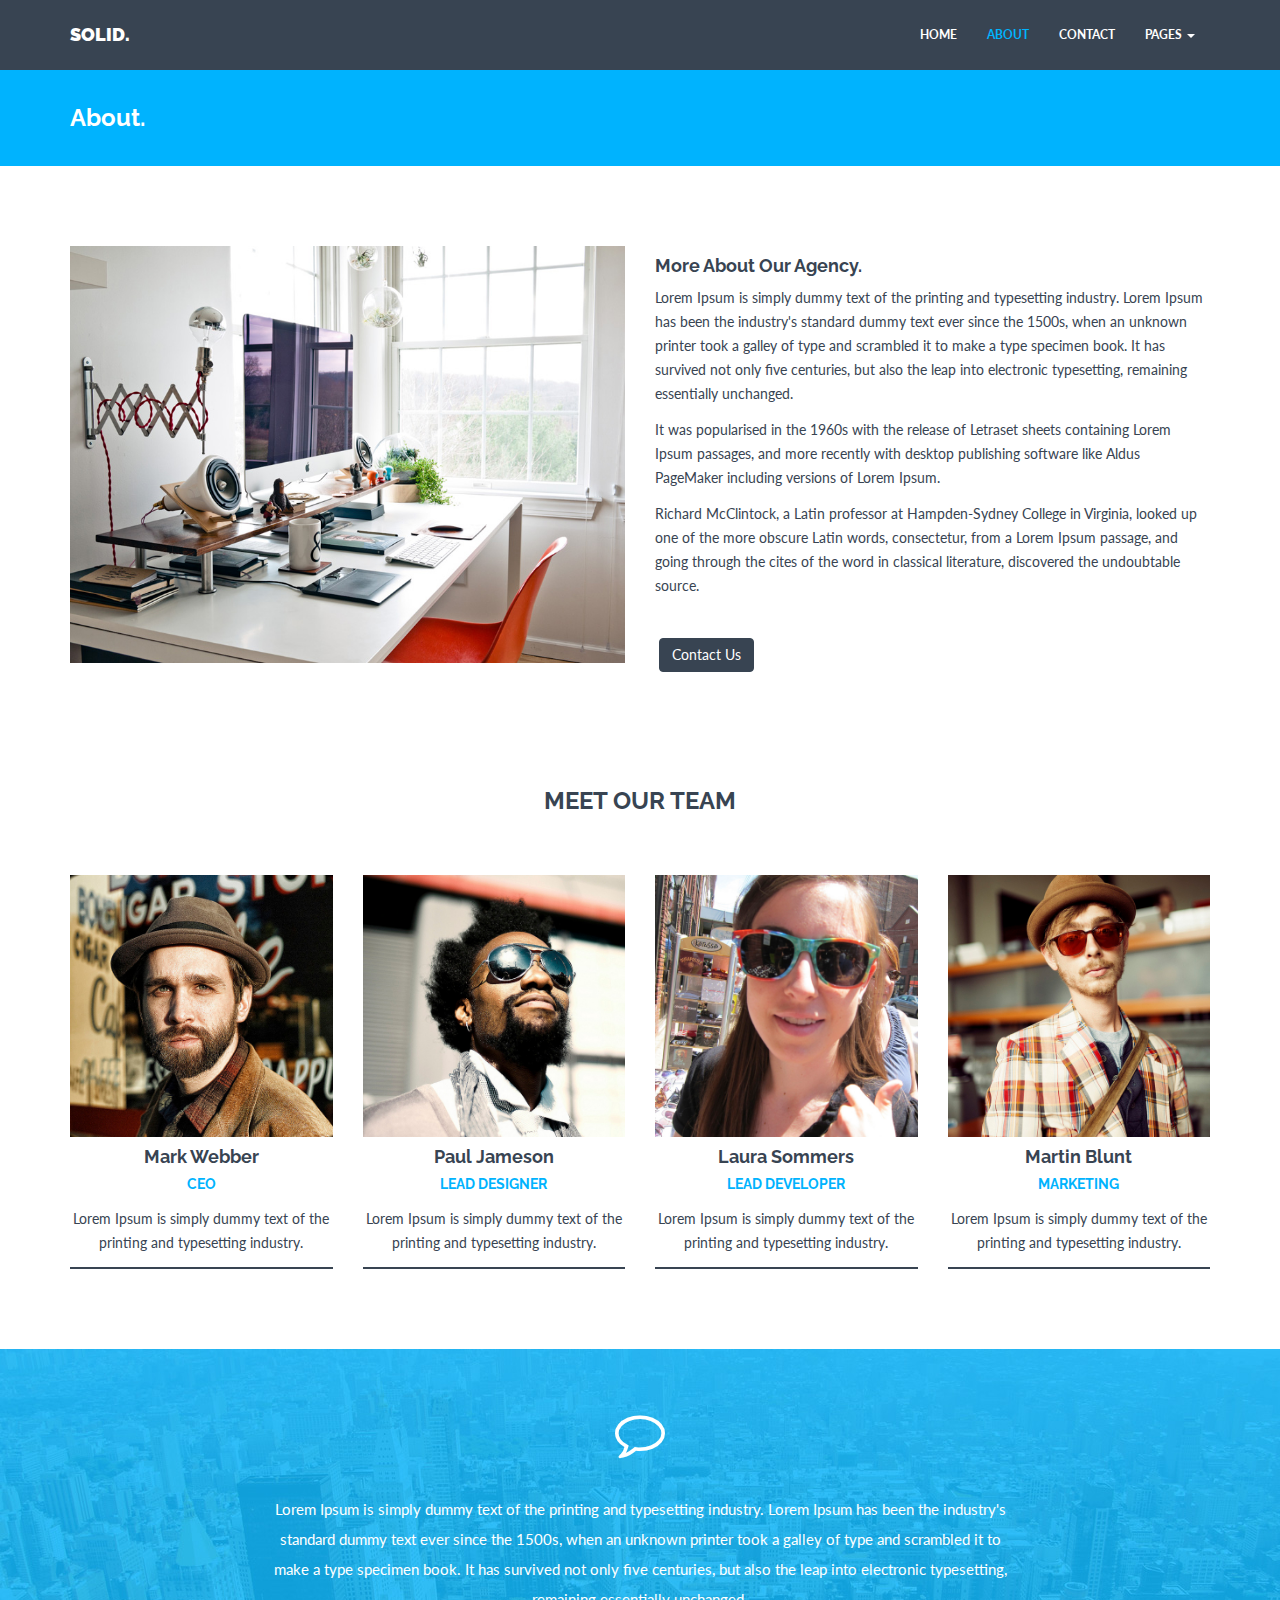
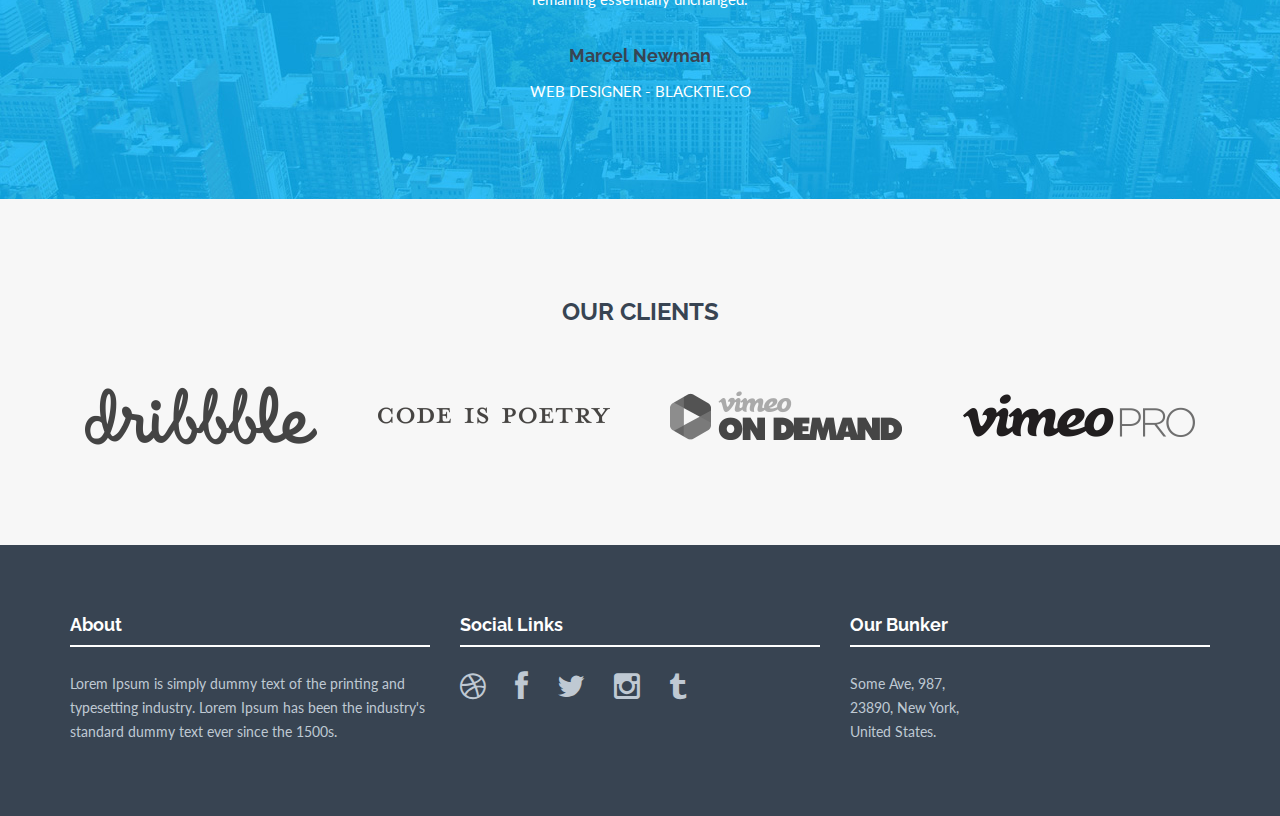
==== about.html @ 8a6bc67d "Moved Files from website ftp" ====
<!DOCTYPE html>
<html lang="en">
  <head>
    <meta charset="utf-8">
    <meta http-equiv="X-UA-Compatible" content="IE=edge">
    <meta name="viewport" content="width=device-width, initial-scale=1">
    <meta name="description" content="">
    <meta name="author" content="">
    <link rel="shortcut icon" href="assets/ico/favicon.ico">

    <title>SOLID - Bootstrap 3 Theme</title>

    <!-- Bootstrap core CSS -->
    <link href="assets/css/bootstrap.css" rel="stylesheet">

    <!-- Custom styles for this template -->
    <link href="assets/css/style.css" rel="stylesheet">
    <link href="assets/css/font-awesome.min.css" rel="stylesheet">


    <!-- Just for debugging purposes. Don't actually copy this line! -->
    <!--[if lt IE 9]><script src="../../assets/js/ie8-responsive-file-warning.js"></script><![endif]-->

    <!-- HTML5 shim and Respond.js IE8 support of HTML5 elements and media queries -->
    <!--[if lt IE 9]>
      <script src="https://oss.maxcdn.com/libs/html5shiv/3.7.0/html5shiv.js"></script>
      <script src="https://oss.maxcdn.com/libs/respond.js/1.4.2/respond.min.js"></script>
    <![endif]-->
    
    <script src="assets/js/modernizr.js"></script>
  </head>

  <body>

    <!-- Fixed navbar -->
    <div class="navbar navbar-default navbar-fixed-top" role="navigation">
      <div class="container">
        <div class="navbar-header">
          <button type="button" class="navbar-toggle" data-toggle="collapse" data-target=".navbar-collapse">
            <span class="sr-only">Toggle navigation</span>
            <span class="icon-bar"></span>
            <span class="icon-bar"></span>
            <span class="icon-bar"></span>
          </button>
          <a class="navbar-brand" href="index.html">SOLID.</a>
        </div>
        <div class="navbar-collapse collapse navbar-right">
          <ul class="nav navbar-nav">
            <li><a href="index.html">HOME</a></li>
            <li class="active"><a href="about.html">ABOUT</a></li>
            <li><a href="contact.html">CONTACT</a></li>
            <li class="dropdown">
              <a href="#" class="dropdown-toggle" data-toggle="dropdown">PAGES <b class="caret"></b></a>
              <ul class="dropdown-menu">
                <li><a href="blog.html">BLOG</a></li>
                <li><a href="single-post.html">SINGLE POST</a></li>
                <li><a href="portfolio.html">PORTFOLIO</a></li>
                <li><a href="single-project.html">SINGLE PROJECT</a></li>
              </ul>
            </li>
          </ul>
        </div><!--/.nav-collapse -->
      </div>
    </div>

	<!-- *****************************************************************************************************************
	 BLUE WRAP
	 ***************************************************************************************************************** -->
	<div id="blue">
	    <div class="container">
			<div class="row">
				<h3>About.</h3>
			</div><!-- /row -->
	    </div> <!-- /container -->
	</div><!-- /blue -->

	 
	<!-- *****************************************************************************************************************
	 AGENCY ABOUT
	 ***************************************************************************************************************** -->

	 <div class="container mtb">
	 	<div class="row">
	 		<div class="col-lg-6">
	 			<img class="img-responsive" src="assets/img/agency.jpg" alt="">
	 		</div>
	 		
	 		<div class="col-lg-6">
		 		<h4>More About Our Agency.</h4>
		 		<p>Lorem Ipsum is simply dummy text of the printing and typesetting industry. Lorem Ipsum has been the industry's standard dummy text ever since the 1500s, when an unknown printer took a galley of type and scrambled it to make a type specimen book. It has survived not only five centuries, but also the leap into electronic typesetting, remaining essentially unchanged. </p>
		 		<p>It was popularised in the 1960s with the release of Letraset sheets containing Lorem Ipsum passages, and more recently with desktop publishing software like Aldus PageMaker including versions of Lorem Ipsum.</p>
		 		<p>Richard McClintock, a Latin professor at Hampden-Sydney College in Virginia, looked up one of the more obscure Latin words, consectetur, from a Lorem Ipsum passage, and going through the cites of the word in classical literature, discovered the undoubtable source.</p>
 				<p><br/><a href="contact.html" class="btn btn-theme">Contact Us</a></p>
	 		</div>
	 	</div><! --/row -->
	 </div><! --/container -->

	<!-- *****************************************************************************************************************
	 TEEAM MEMBERS
	 ***************************************************************************************************************** -->

	 <div class="container mtb">
	 	<div class="row centered">
		 	<h3 class="mb">MEET OUR TEAM</h3>
		 	
		 	<div class="col-lg-3 col-md-3 col-sm-3">
				<div class="he-wrap tpl6">
				<img src="assets/img/team/team01.jpg" alt="">
					<div class="he-view">
						<div class="bg a0" data-animate="fadeIn">
                            <h3 class="a1" data-animate="fadeInDown">Contact Me:</h3>
                            <a href="#" class="dmbutton a2" data-animate="fadeInUp"><i class="fa fa-envelope"></i></a>
                            <a href="#" class="dmbutton a2" data-animate="fadeInUp"><i class="fa fa-twitter"></i></a>
                    	</div><!-- he bg -->
					</div><!-- he view -->		
				</div><!-- he wrap -->
				<h4>Mark Webber</h4>
				<h5 class="ctitle">CEO</h5>
				<p>Lorem Ipsum is simply dummy text of the printing and typesetting industry.</p>
				<div class="hline"></div>
		 	</div><! --/col-lg-3 -->

		 	<div class="col-lg-3 col-md-3 col-sm-3">
				<div class="he-wrap tpl6">
				<img src="assets/img/team/team02.jpg" alt="">
					<div class="he-view">
						<div class="bg a0" data-animate="fadeIn">
                            <h3 class="a1" data-animate="fadeInDown">Contact Me:</h3>
                            <a href="#" class="dmbutton a2" data-animate="fadeInUp"><i class="fa fa-envelope"></i></a>
                            <a href="#" class="dmbutton a2" data-animate="fadeInUp"><i class="fa fa-twitter"></i></a>
                    	</div><!-- he bg -->
					</div><!-- he view -->		
				</div><!-- he wrap -->
				<h4>Paul Jameson</h4>
				<h5 class="ctitle">LEAD DESIGNER</h5>
				<p>Lorem Ipsum is simply dummy text of the printing and typesetting industry.</p>
				<div class="hline"></div>
		 	</div><! --/col-lg-3 -->

		 	<div class="col-lg-3 col-md-3 col-sm-3">
				<div class="he-wrap tpl6">
				<img src="assets/img/team/team03.jpg" alt="">
					<div class="he-view">
						<div class="bg a0" data-animate="fadeIn">
                            <h3 class="a1" data-animate="fadeInDown">Contact Me:</h3>
                            <a href="#" class="dmbutton a2" data-animate="fadeInUp"><i class="fa fa-envelope"></i></a>
                            <a href="#" class="dmbutton a2" data-animate="fadeInUp"><i class="fa fa-twitter"></i></a>
                    	</div><!-- he bg -->
					</div><!-- he view -->		
				</div><!-- he wrap -->
				<h4>Laura Sommers</h4>
				<h5 class="ctitle">LEAD DEVELOPER</h5>
				<p>Lorem Ipsum is simply dummy text of the printing and typesetting industry.</p>
				<div class="hline"></div>
		 	</div><! --/col-lg-3 -->

		 	<div class="col-lg-3 col-md-3 col-sm-3">
				<div class="he-wrap tpl6">
				<img src="assets/img/team/team04.jpg" alt="">
					<div class="he-view">
						<div class="bg a0" data-animate="fadeIn">
                            <h3 class="a1" data-animate="fadeInDown">Contact Me:</h3>
                            <a href="#" class="dmbutton a2" data-animate="fadeInUp"><i class="fa fa-envelope"></i></a>
                            <a href="#" class="dmbutton a2" data-animate="fadeInUp"><i class="fa fa-twitter"></i></a>
                    	</div><!-- he bg -->
					</div><!-- he view -->		
				</div><!-- he wrap -->
				<h4>Martin Blunt</h4>
				<h5 class="ctitle">MARKETING</h5>
				<p>Lorem Ipsum is simply dummy text of the printing and typesetting industry.</p>
				<div class="hline"></div>
		 	</div><! --/col-lg-3 -->		 	
		 	
	 	</div><! --/row -->
	 </div><! --/container -->
	 
	<!-- *****************************************************************************************************************
	 TESTIMONIALS
	 ***************************************************************************************************************** -->
	 <div id="twrap">
	 	<div class="container centered">
	 		<div class="row">
	 			<div class="col-lg-8 col-lg-offset-2">
	 			<i class="fa fa-comment-o"></i>
	 			<p>Lorem Ipsum is simply dummy text of the printing and typesetting industry. Lorem Ipsum has been the industry's standard dummy text ever since the 1500s, when an unknown printer took a galley of type and scrambled it to make a type specimen book. It has survived not only five centuries, but also the leap into electronic typesetting, remaining essentially unchanged.</p>
	 			<h4><br/>Marcel Newman</h4>
	 			<p>WEB DESIGNER - BLACKTIE.CO</p>
	 			</div>
	 		</div><! --/row -->
	 	</div><! --/container -->
	 </div><! --/twrap -->
	 
	<!-- *****************************************************************************************************************
	 OUR CLIENTS
	 ***************************************************************************************************************** -->
	 <div id="cwrap">
		 <div class="container">
		 	<div class="row centered">
			 	<h3>OUR CLIENTS</h3>
			 	<div class="col-lg-3 col-md-3 col-sm-3">
			 		<img src="assets/img/clients/client01.png" class="img-responsive">
			 	</div>
			 	<div class="col-lg-3 col-md-3 col-sm-3">
			 		<img src="assets/img/clients/client02.png" class="img-responsive">
			 	</div>
			 	<div class="col-lg-3 col-md-3 col-sm-3">
			 		<img src="assets/img/clients/client03.png" class="img-responsive">
			 	</div>
			 	<div class="col-lg-3 col-md-3 col-sm-3">
			 		<img src="assets/img/clients/client04.png" class="img-responsive">
			 	</div>
		 	</div><! --/row -->
		 </div><! --/container -->
	 </div><! --/cwrap -->

	<!-- *****************************************************************************************************************
	 FOOTER
	 ***************************************************************************************************************** -->
	 <div id="footerwrap">
	 	<div class="container">
		 	<div class="row">
		 		<div class="col-lg-4">
		 			<h4>About</h4>
		 			<div class="hline-w"></div>
		 			<p>Lorem Ipsum is simply dummy text of the printing and typesetting industry. Lorem Ipsum has been the industry's standard dummy text ever since the 1500s.</p>
		 		</div>
		 		<div class="col-lg-4">
		 			<h4>Social Links</h4>
		 			<div class="hline-w"></div>
		 			<p>
		 				<a href="#"><i class="fa fa-dribbble"></i></a>
		 				<a href="#"><i class="fa fa-facebook"></i></a>
		 				<a href="#"><i class="fa fa-twitter"></i></a>
		 				<a href="#"><i class="fa fa-instagram"></i></a>
		 				<a href="#"><i class="fa fa-tumblr"></i></a>
		 			</p>
		 		</div>
		 		<div class="col-lg-4">
		 			<h4>Our Bunker</h4>
		 			<div class="hline-w"></div>
		 			<p>
		 				Some Ave, 987,<br/>
		 				23890, New York,<br/>
		 				United States.<br/>
		 			</p>
		 		</div>
		 	
		 	</div><! --/row -->
	 	</div><! --/container -->
	 </div><! --/footerwrap -->
	 
    <!-- Bootstrap core JavaScript
    ================================================== -->
    <!-- Placed at the end of the document so the pages load faster -->
    <script src="https://ajax.googleapis.com/ajax/libs/jquery/1.11.0/jquery.min.js"></script>
    <script src="assets/js/bootstrap.min.js"></script>
	<script src="assets/js/retina-1.1.0.js"></script>
	<script src="assets/js/jquery.hoverdir.js"></script>
	<script src="assets/js/jquery.hoverex.min.js"></script>
	<script src="assets/js/jquery.prettyPhoto.js"></script>
  	<script src="assets/js/jquery.isotope.min.js"></script>
  	<script src="assets/js/custom.js"></script>


  </body>
</html>
---- assets/css/style.css ----
/*	################################################################

	Author: Carlos Alvarez
	URL: http://alvarez.is

	Project Name: SOLID - Bootstrap 3 Theme
	Version: 1.0
	URL: http://alvarez.is
	
################################################################# */ 
@import url(http://fonts.googleapis.com/css?family=Raleway:400,700,900);
@import url(http://fonts.googleapis.com/css?family=Lato:400,900);
@import url("prettyPhoto.css") screen;
@import url("hoverex-all.css") screen;

/*	################################################################
	1. GENERAL STRUCTURES
################################################################# */
	* { 
		margin: 0;
		padding: 0px;
	} 

body { 
	background: #ffffff; 
	margin: 0; 
	height: 100%; 
	color: #384452;
	font-family: 'Lato', sans-serif;
	font-weight: 400;
	}

h1, h2, h3, h4, h5, h6 {
	font-family: 'Raleway', sans-serif;
	font-weight: 700;
}

p { 
	padding: 0; 
	margin-bottom: 12px; 
	font-family: 'Lato', sans-serif;
	font-weight: 400;
	font-size: 14px; 
	line-height: 24px;
	color: #384452; 
	margin-top: 10px; 
}

img {
	height: auto;
	max-width: 100%;
}

a { 
	padding: 0;
	margin: 0;
	text-decoration: none; 
	-webkit-transition: background-color .4s linear, color .4s linear;
	-moz-transition: background-color .4s linear, color .4s linear;
	-o-transition: background-color .4s linear, color .4s linear;
	-ms-transition: background-color .4s linear, color .4s linear;
	transition: background-color .4s linear, color .4s linear;
}
a:hover,
a:focus {
  text-decoration: none;
  color:#01b2fe;
}

::-moz-selection  {
	color: #fff;
	text-shadow:none;
	background:#2B2E31;
}
::selection {
	color: #fff;
	text-shadow:none;
	background:#2B2E31;
}

.centered {
	text-align: center
}

/*	################################################################
	BOOTSTRAP MODIFICATIONS & TWEAKS
################################################################# */
.navbar {
	min-height: 70px;
	padding-top: 10px;
	margin-bottom: 0px;
}

.navbar-brand {
	font-family: 'Raleway', sans-serif;
	font-weight: 900;
}

.navbar-header .navbar-brand {
	color: white;
}

.navbar-default .navbar-nav > li > a {
	color: white;
	font-weight: 700;
	font-size: 12px;
}

.navbar-default .navbar-nav > li > a:hover {
	color: #00b3fe;
}

.navbar-default .navbar-nav > .active > a, .navbar-default .navbar-nav > .active > a:hover, .navbar-default .navbar-nav > .active > a:focus {
	color: #00b3fe;
	background-color: transparent;
}

.navbar-default {
	background-color: #384452;
	border-color: transparent;
}

.dropdown-menu {
	background: #384452;
}

.dropdown-menu > li > a {
	color: white;
	font-weight: 700;
	font-size: 12px;
}

.btn-theme {
  color: #fff;
  background-color: #384452;
  border-color: #384452;
  margin: 4px;
}
.btn-theme:hover,
.btn-theme:focus,
.btn-theme:active,
.btn-theme.active,
.open .dropdown-toggle.btn-theme {
  color: #fff;
  background-color: #00b3fe;
  border-color: #00b3fe;
}

.dmbutton:hover,
.dmbutton:active,
.dmbutton:focus{
	color: #ffffff;
	background-color: #222222;
	border-color: #ffffff;
}
.dmbutton {
	background:rgba(0, 0, 0, 0);
	border: 1px solid #ffffff;
	color: #ffffff;
	-webkit-border-radius: 2px;
	border-radius: 2px;
	padding-top: 1.025rem;
	padding-right: 2.25rem;
	letter-spacing:0.85px;
	padding-bottom: 1.0875rem;
	padding-left: 2.25rem;
	font-size: 1.55rem;
	cursor: pointer;
	font-weight: normal;
	line-height: normal;
	margin: 0 0 1.25rem;
	text-decoration: none;
	text-align: center;
	display: inline-block;
	-webkit-transition: background-color 300ms ease-out;
	-moz-transition: background-color 300ms ease-out;
	transition: background-color 300ms ease-out;
	-webkit-appearance: none;
	font-weight: normal !important;
}

.mtb {
	margin-top: 80px;
	margin-bottom: 80px;
}

.mb {
	margin-bottom: 60px;
}

.mt {
	margin-top: 60px;
}

.hline {
	border-bottom: 2px solid #384452;
}

.hline-w {
	border-bottom: 2px solid #ffffff;
	margin-bottom: 25px;
}
/*	################################################################
	SITE WRAPS
################################################################# */

#headerwrap {
	background-color: #00b3fe;
	min-height: 250px;
	padding-top: 100px;
	padding-bottom: 0px;
	text-align: center;
}

#headerwrap h3, h5 {
	color: white;
	font-weight: 400;
}

#headerwrap h1 {
	color: white;
	margin-bottom: 25px;
}

#headerwrap .img-responsive {
	margin: 0 auto;
}

/* Services Wrap */
#service {
	margin-top: 100px;
	margin-bottom: 80px;
}

#service i {
	color: #00b3fe;
	font-size: 60px;
	padding: 15px;
}

/* Portfolio Wrap */
#portfoliowrap {
	padding-top: 60px;
	margin-bottom: 60px;
	display: block;
	text-align: center
}

#portfoliowrap h3 {
	margin-bottom: 25px;
}

.portfolio {
	padding:0 !important;
	margin:0 !important;
	display:block;
}


.portfolio-item .title:before {border-radius:0; display:none}
.portfolio-item p {margin:0px 0 30px;}
.portfolio-item h3 {margin:-10px 0 10px; font-size:16px; text-transform:uppercase;}


.tpl6 h3
{
	color:#fff;
	margin:0;
	padding:40px 5px 0;
	font-size:16px;
	text-transform:uppercase;
}
.tpl6 .dmbutton
{
	display:inline-block;
	margin:30px 5px 20px 5px;
	font-size:13px;
}

.tpl6 .bg
{
	height:100%;
	width:100%;
	background-color:#00b3fe;
	background-color:rgba(0,179,254,.9);
	text-align:center;
}

/* Testimonials Wrap */
#twrap {
	background: url(../img/t-back.jpg) no-repeat center top;
	margin-top: 0px;
	padding-top:60px;
	text-align:center;
	background-attachment: relative;
	background-position: center center;
	min-height: 450px;
	width: 100%;
	
    -webkit-background-size: 100%;
    -moz-background-size: 100%;
    -o-background-size: 100%;
    background-size: 100%;

    -webkit-background-size: cover;
    -moz-background-size: cover;
    -o-background-size: cover;
    background-size: cover;
}

#twrap i {
	font-size: 50px;
	color: white;
	margin-bottom: 25px;
}

#twrap p {
	color: white;
	font-size: 15px;
	line-height: 30px;
}

/* clients logo */
#cwrap {
	background: #f7f7f7;
	margin-top: 0px;
	padding-top: 80px;
	padding-bottom: 100px;
}

#cwrap h3 {
	margin-bottom: 60px;
}

/* Footer */
#footerwrap {
	padding-top: 60px;
	padding-bottom: 60px;
	background: #384452;
}

#footerwrap p {
	color: #bfc9d3;
}

#footerwrap h4 {
	color: white;
}

#footerwrap i {
	font-size: 30px;
	color: #bfc9d3;
	padding-right: 25px;
}

#footerwrap i:hover {
	color: #00b3fe
}

/*	################################################################
	PAGE CONFIGURATIONS
################################################################# */
/* General Tweaks */

#blue {
	background: #00b3fe;
	margin-top: 60px;
	margin-bottom: 60px;
	padding-top: 25px;
	padding-bottom: 25px;
}

#blue h3 {
	color: white;
	margin-left: 15px;
}

.ctitle {
	color: #00b3fe;
	font-weight: 700;
	margin-bottom: 15px;
}

csmall {
	font-size: 12px;
	color: #b3b3b3;
}
csmall2 {
	font-size: 12px;
	color: #f39c12
}

.spacing {
	margin-top: 40px;
	margin-bottom: 40px;
}

.badge-theme {
	background: #00b3fe;
}

/* Contact Page */
#contactwrap {
	background: url(../img/contact.jpg) no-repeat center top;
	margin-top: -60px;
	padding-top:0px;
	text-align:center;
	background-attachment: relative;
	background-position: center center;
	min-height: 400px;
	width: 100%;
	
    -webkit-background-size: 100%;
    -moz-background-size: 100%;
    -o-background-size: 100%;
    background-size: 100%;

    -webkit-background-size: cover;
    -moz-background-size: cover;
    -o-background-size: cover;
    background-size: cover;
}

/* Blog Page */
.popular-posts { 
	margin: 0px;
	padding-left: 0px;
	}
	
.popular-posts li {
	list-style: none; 
	margin-bottom: 20px; 
	min-height: 70px;
}
.popular-posts li a, 
.popular-posts li a:hover {
	color:#2f2f2f; 
	text-decoration: none;
	}
	
.popular-posts li img {
	float: left; 
	margin-right: 20px;
	}
	
.popular-posts li em {
	font-family: 'Lato', sans-serif;
	font-size: 12px;
	color: #b3b3b3
	}

.popular-posts p {
	line-height: normal;
	margin-bottom: auto;
}	

.share i {
	padding-right: 15px;
	font-size: 18px;
}
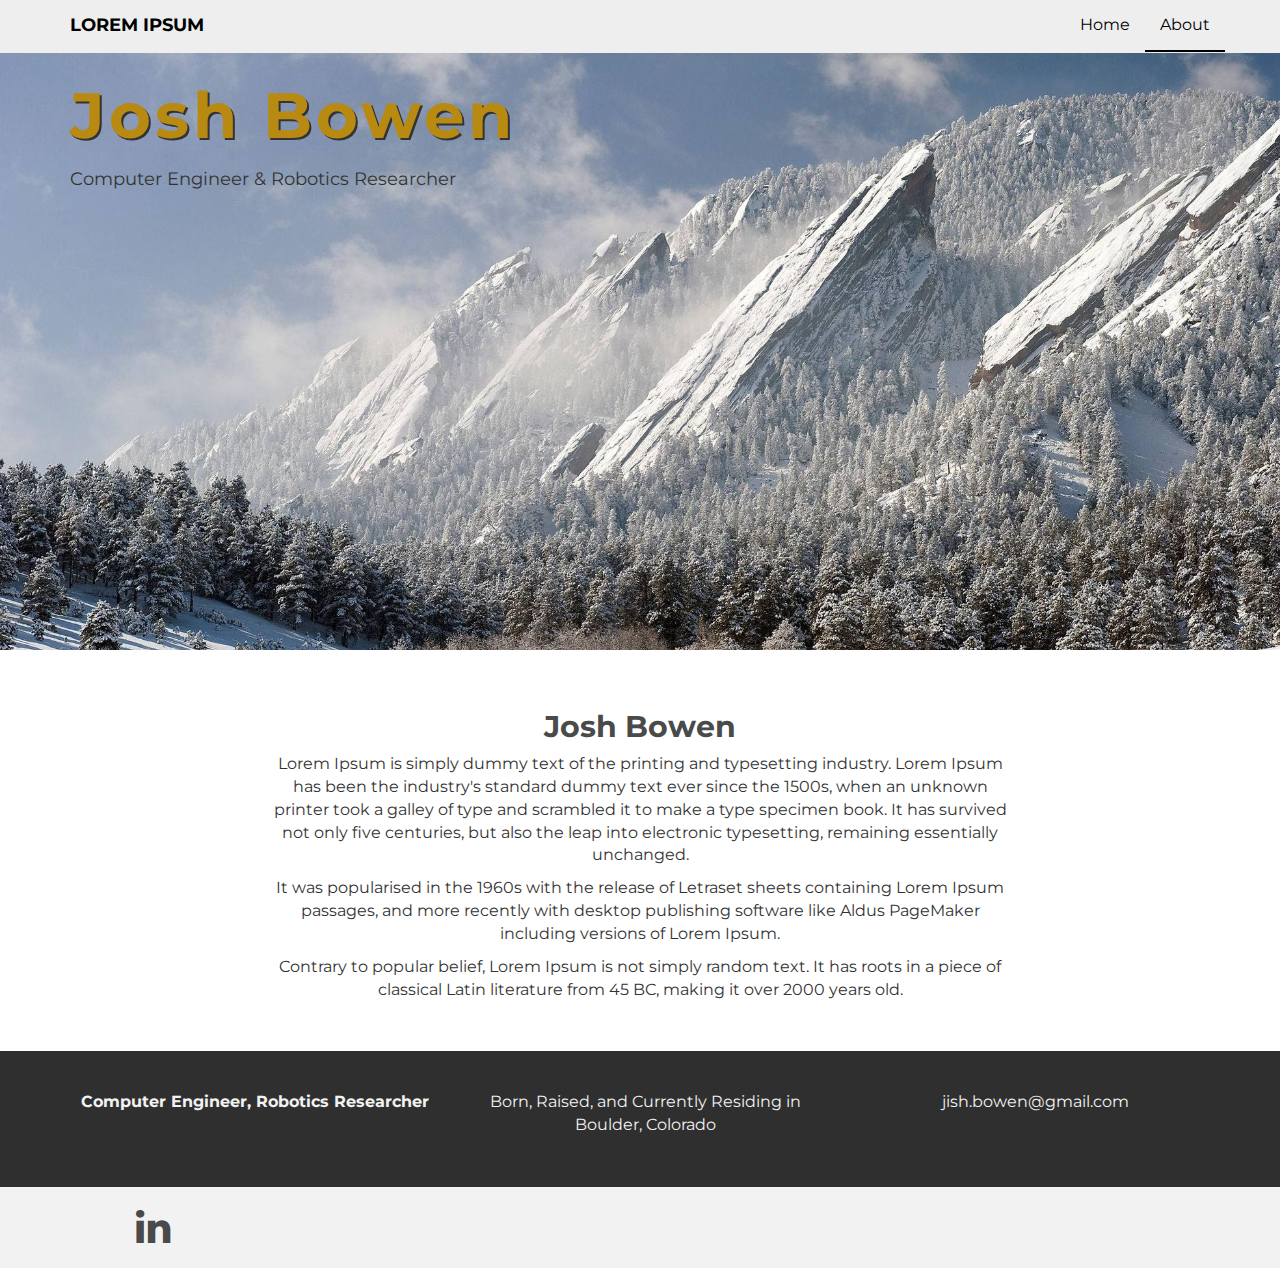
==== commit aacc8eb1: "Fixed title stuff" ====
--- a/about.html
+++ b/about.html
@@ -1,4 +1,9 @@
 <!DOCTYPE html>
+  
+<!--
+TODO
+-->
+
 <html lang="en">
   <head>
     <meta charset="utf-8">
@@ -8,7 +13,7 @@
     <meta name="author" content="">
     <link rel="shortcut icon" href="assets/ico/favicon.ico">
 
-    <title>SOLID - Bootstrap 3 Theme</title>
+    <title>Josh Bowen</title>
 
     <!-- Bootstrap core CSS -->
     <link href="assets/css/bootstrap.css" rel="stylesheet">
@@ -16,7 +21,6 @@
     <!-- Custom styles for this template -->
     <link href="assets/css/style.css" rel="stylesheet">
     <link href="assets/css/font-awesome.min.css" rel="stylesheet">
-
 
     <!-- Just for debugging purposes. Don't actually copy this line! -->
     <!--[if lt IE 9]><script src="../../assets/js/ie8-responsive-file-warning.js"></script><![endif]-->
@@ -26,13 +30,11 @@
       <script src="https://oss.maxcdn.com/libs/html5shiv/3.7.0/html5shiv.js"></script>
       <script src="https://oss.maxcdn.com/libs/respond.js/1.4.2/respond.min.js"></script>
     <![endif]-->
-    
-    <script src="assets/js/modernizr.js"></script>
   </head>
 
   <body>
 
-    <!-- Fixed navbar -->
+    <!-- Static navbar -->
     <div class="navbar navbar-default navbar-fixed-top" role="navigation">
       <div class="container">
         <div class="navbar-header">
@@ -42,225 +44,81 @@
             <span class="icon-bar"></span>
             <span class="icon-bar"></span>
           </button>
-          <a class="navbar-brand" href="index.html">SOLID.</a>
+          <a class="navbar-brand" href="index.html">LOREM IPSUM</a>
         </div>
-        <div class="navbar-collapse collapse navbar-right">
-          <ul class="nav navbar-nav">
-            <li><a href="index.html">HOME</a></li>
-            <li class="active"><a href="about.html">ABOUT</a></li>
-            <li><a href="contact.html">CONTACT</a></li>
-            <li class="dropdown">
-              <a href="#" class="dropdown-toggle" data-toggle="dropdown">PAGES <b class="caret"></b></a>
-              <ul class="dropdown-menu">
-                <li><a href="blog.html">BLOG</a></li>
-                <li><a href="single-post.html">SINGLE POST</a></li>
-                <li><a href="portfolio.html">PORTFOLIO</a></li>
-                <li><a href="single-project.html">SINGLE PROJECT</a></li>
-              </ul>
-            </li>
+        <div class="navbar-collapse collapse">
+          <ul class="nav navbar-nav navbar-right">
+            <li><a href="index.html">Home</a></li>
+            <li class="active"><a href="about.html">About</a></li>
+			<!--
+            <li><a href="index.html#works">Projects</a></li>
+			-->
           </ul>
         </div><!--/.nav-collapse -->
       </div>
     </div>
 
-	<!-- *****************************************************************************************************************
-	 BLUE WRAP
-	 ***************************************************************************************************************** -->
-	<div id="blue">
+
+	<div id="headerwrap">
 	    <div class="container">
 			<div class="row">
-				<h3>About.</h3>
-			</div><!-- /row -->
+				<div class="col-lg-6"> <!-- col-lg-offset-3 -->
+					<h1>Josh Bowen</h1>
+					<h4>Computer Engineer & Robotics Researcher</h4>
+				</div>
+			</div><! --/row -->
 	    </div> <!-- /container -->
-	</div><!-- /blue -->
+	</div><! --/headerwrap -->
+	
+	<div class="container">
+		<div class="row centered mt mb">
+			<div class="col-lg-8 col-lg-offset-2">
+				<h2>Josh Bowen</h2>
+				<p>Lorem Ipsum is simply dummy text of the printing and typesetting industry. Lorem Ipsum has been the industry's standard dummy text ever since the 1500s, when an unknown printer took a galley of type and scrambled it to make a type specimen book. It has survived not only five centuries, but also the leap into electronic typesetting, remaining essentially unchanged.</p>
+				<p>It was popularised in the 1960s with the release of Letraset sheets containing Lorem Ipsum passages, and more recently with desktop publishing software like Aldus PageMaker including versions of Lorem Ipsum.</p>
+				<p>Contrary to popular belief, Lorem Ipsum is not simply random text. It has roots in a piece of classical Latin literature from 45 BC, making it over 2000 years old.</p>
+			</div>
 
-	 
-	<!-- *****************************************************************************************************************
-	 AGENCY ABOUT
-	 ***************************************************************************************************************** -->
+		</div><! --/row -->
+	</div><! --/container -->
+	
 
-	 <div class="container mtb">
-	 	<div class="row">
-	 		<div class="col-lg-6">
-	 			<img class="img-responsive" src="assets/img/agency.jpg" alt="">
-	 		</div>
-	 		
-	 		<div class="col-lg-6">
-		 		<h4>More About Our Agency.</h4>
-		 		<p>Lorem Ipsum is simply dummy text of the printing and typesetting industry. Lorem Ipsum has been the industry's standard dummy text ever since the 1500s, when an unknown printer took a galley of type and scrambled it to make a type specimen book. It has survived not only five centuries, but also the leap into electronic typesetting, remaining essentially unchanged. </p>
-		 		<p>It was popularised in the 1960s with the release of Letraset sheets containing Lorem Ipsum passages, and more recently with desktop publishing software like Aldus PageMaker including versions of Lorem Ipsum.</p>
-		 		<p>Richard McClintock, a Latin professor at Hampden-Sydney College in Virginia, looked up one of the more obscure Latin words, consectetur, from a Lorem Ipsum passage, and going through the cites of the word in classical literature, discovered the undoubtable source.</p>
- 				<p><br/><a href="contact.html" class="btn btn-theme">Contact Us</a></p>
-	 		</div>
-	 	</div><! --/row -->
-	 </div><! --/container -->
 
-	<!-- *****************************************************************************************************************
-	 TEEAM MEMBERS
-	 ***************************************************************************************************************** -->
+	<div id="footerwrap">
+		<div class="container">
+			<div class="row centered">
+				<div class="col-lg-4">
+					<p><b>Computer Engineer, Robotics Researcher</b></p>
+				</div>
+			
+				<div class="col-lg-4">
+					<p>Born, Raised, and Currently Residing in Boulder, Colorado</p>
+				</div>
+				<div class="col-lg-4">
+					<p>jish.bowen@gmail.com</p>
+				</div>
+			
+			</div>
+		
+		</div>
+	</div><! --/footerwrap -->
+	
+	<div id="social">
+		<div class="container">
+			<div class="row centered">
+			  
+				<div class="col-lg-2">
+					<a href="www.linkedin.com/in/jbowen93"><i class="fa fa-linkedin"></i></a>
+				</div>
+		  
+			</div><! --/row -->
+		</div><! --/container -->
+	</div><! --/social -->
 
-	 <div class="container mtb">
-	 	<div class="row centered">
-		 	<h3 class="mb">MEET OUR TEAM</h3>
-		 	
-		 	<div class="col-lg-3 col-md-3 col-sm-3">
-				<div class="he-wrap tpl6">
-				<img src="assets/img/team/team01.jpg" alt="">
-					<div class="he-view">
-						<div class="bg a0" data-animate="fadeIn">
-                            <h3 class="a1" data-animate="fadeInDown">Contact Me:</h3>
-                            <a href="#" class="dmbutton a2" data-animate="fadeInUp"><i class="fa fa-envelope"></i></a>
-                            <a href="#" class="dmbutton a2" data-animate="fadeInUp"><i class="fa fa-twitter"></i></a>
-                    	</div><!-- he bg -->
-					</div><!-- he view -->		
-				</div><!-- he wrap -->
-				<h4>Mark Webber</h4>
-				<h5 class="ctitle">CEO</h5>
-				<p>Lorem Ipsum is simply dummy text of the printing and typesetting industry.</p>
-				<div class="hline"></div>
-		 	</div><! --/col-lg-3 -->
-
-		 	<div class="col-lg-3 col-md-3 col-sm-3">
-				<div class="he-wrap tpl6">
-				<img src="assets/img/team/team02.jpg" alt="">
-					<div class="he-view">
-						<div class="bg a0" data-animate="fadeIn">
-                            <h3 class="a1" data-animate="fadeInDown">Contact Me:</h3>
-                            <a href="#" class="dmbutton a2" data-animate="fadeInUp"><i class="fa fa-envelope"></i></a>
-                            <a href="#" class="dmbutton a2" data-animate="fadeInUp"><i class="fa fa-twitter"></i></a>
-                    	</div><!-- he bg -->
-					</div><!-- he view -->		
-				</div><!-- he wrap -->
-				<h4>Paul Jameson</h4>
-				<h5 class="ctitle">LEAD DESIGNER</h5>
-				<p>Lorem Ipsum is simply dummy text of the printing and typesetting industry.</p>
-				<div class="hline"></div>
-		 	</div><! --/col-lg-3 -->
-
-		 	<div class="col-lg-3 col-md-3 col-sm-3">
-				<div class="he-wrap tpl6">
-				<img src="assets/img/team/team03.jpg" alt="">
-					<div class="he-view">
-						<div class="bg a0" data-animate="fadeIn">
-                            <h3 class="a1" data-animate="fadeInDown">Contact Me:</h3>
-                            <a href="#" class="dmbutton a2" data-animate="fadeInUp"><i class="fa fa-envelope"></i></a>
-                            <a href="#" class="dmbutton a2" data-animate="fadeInUp"><i class="fa fa-twitter"></i></a>
-                    	</div><!-- he bg -->
-					</div><!-- he view -->		
-				</div><!-- he wrap -->
-				<h4>Laura Sommers</h4>
-				<h5 class="ctitle">LEAD DEVELOPER</h5>
-				<p>Lorem Ipsum is simply dummy text of the printing and typesetting industry.</p>
-				<div class="hline"></div>
-		 	</div><! --/col-lg-3 -->
-
-		 	<div class="col-lg-3 col-md-3 col-sm-3">
-				<div class="he-wrap tpl6">
-				<img src="assets/img/team/team04.jpg" alt="">
-					<div class="he-view">
-						<div class="bg a0" data-animate="fadeIn">
-                            <h3 class="a1" data-animate="fadeInDown">Contact Me:</h3>
-                            <a href="#" class="dmbutton a2" data-animate="fadeInUp"><i class="fa fa-envelope"></i></a>
-                            <a href="#" class="dmbutton a2" data-animate="fadeInUp"><i class="fa fa-twitter"></i></a>
-                    	</div><!-- he bg -->
-					</div><!-- he view -->		
-				</div><!-- he wrap -->
-				<h4>Martin Blunt</h4>
-				<h5 class="ctitle">MARKETING</h5>
-				<p>Lorem Ipsum is simply dummy text of the printing and typesetting industry.</p>
-				<div class="hline"></div>
-		 	</div><! --/col-lg-3 -->		 	
-		 	
-	 	</div><! --/row -->
-	 </div><! --/container -->
-	 
-	<!-- *****************************************************************************************************************
-	 TESTIMONIALS
-	 ***************************************************************************************************************** -->
-	 <div id="twrap">
-	 	<div class="container centered">
-	 		<div class="row">
-	 			<div class="col-lg-8 col-lg-offset-2">
-	 			<i class="fa fa-comment-o"></i>
-	 			<p>Lorem Ipsum is simply dummy text of the printing and typesetting industry. Lorem Ipsum has been the industry's standard dummy text ever since the 1500s, when an unknown printer took a galley of type and scrambled it to make a type specimen book. It has survived not only five centuries, but also the leap into electronic typesetting, remaining essentially unchanged.</p>
-	 			<h4><br/>Marcel Newman</h4>
-	 			<p>WEB DESIGNER - BLACKTIE.CO</p>
-	 			</div>
-	 		</div><! --/row -->
-	 	</div><! --/container -->
-	 </div><! --/twrap -->
-	 
-	<!-- *****************************************************************************************************************
-	 OUR CLIENTS
-	 ***************************************************************************************************************** -->
-	 <div id="cwrap">
-		 <div class="container">
-		 	<div class="row centered">
-			 	<h3>OUR CLIENTS</h3>
-			 	<div class="col-lg-3 col-md-3 col-sm-3">
-			 		<img src="assets/img/clients/client01.png" class="img-responsive">
-			 	</div>
-			 	<div class="col-lg-3 col-md-3 col-sm-3">
-			 		<img src="assets/img/clients/client02.png" class="img-responsive">
-			 	</div>
-			 	<div class="col-lg-3 col-md-3 col-sm-3">
-			 		<img src="assets/img/clients/client03.png" class="img-responsive">
-			 	</div>
-			 	<div class="col-lg-3 col-md-3 col-sm-3">
-			 		<img src="assets/img/clients/client04.png" class="img-responsive">
-			 	</div>
-		 	</div><! --/row -->
-		 </div><! --/container -->
-	 </div><! --/cwrap -->
-
-	<!-- *****************************************************************************************************************
-	 FOOTER
-	 ***************************************************************************************************************** -->
-	 <div id="footerwrap">
-	 	<div class="container">
-		 	<div class="row">
-		 		<div class="col-lg-4">
-		 			<h4>About</h4>
-		 			<div class="hline-w"></div>
-		 			<p>Lorem Ipsum is simply dummy text of the printing and typesetting industry. Lorem Ipsum has been the industry's standard dummy text ever since the 1500s.</p>
-		 		</div>
-		 		<div class="col-lg-4">
-		 			<h4>Social Links</h4>
-		 			<div class="hline-w"></div>
-		 			<p>
-		 				<a href="#"><i class="fa fa-dribbble"></i></a>
-		 				<a href="#"><i class="fa fa-facebook"></i></a>
-		 				<a href="#"><i class="fa fa-twitter"></i></a>
-		 				<a href="#"><i class="fa fa-instagram"></i></a>
-		 				<a href="#"><i class="fa fa-tumblr"></i></a>
-		 			</p>
-		 		</div>
-		 		<div class="col-lg-4">
-		 			<h4>Our Bunker</h4>
-		 			<div class="hline-w"></div>
-		 			<p>
-		 				Some Ave, 987,<br/>
-		 				23890, New York,<br/>
-		 				United States.<br/>
-		 			</p>
-		 		</div>
-		 	
-		 	</div><! --/row -->
-	 	</div><! --/container -->
-	 </div><! --/footerwrap -->
-	 
     <!-- Bootstrap core JavaScript
     ================================================== -->
     <!-- Placed at the end of the document so the pages load faster -->
     <script src="https://ajax.googleapis.com/ajax/libs/jquery/1.11.0/jquery.min.js"></script>
     <script src="assets/js/bootstrap.min.js"></script>
-	<script src="assets/js/retina-1.1.0.js"></script>
-	<script src="assets/js/jquery.hoverdir.js"></script>
-	<script src="assets/js/jquery.hoverex.min.js"></script>
-	<script src="assets/js/jquery.prettyPhoto.js"></script>
-  	<script src="assets/js/jquery.isotope.min.js"></script>
-  	<script src="assets/js/custom.js"></script>
-
-
   </body>
 </html>
--- a/assets/css/style.css
+++ b/assets/css/style.css
@@ -1,300 +1,191 @@
-/*	################################################################
-
-	Author: Carlos Alvarez
-	URL: http://alvarez.is
-
-	Project Name: SOLID - Bootstrap 3 Theme
-	Version: 1.0
-	URL: http://alvarez.is
-	
-################################################################# */ 
-@import url(http://fonts.googleapis.com/css?family=Raleway:400,700,900);
-@import url(http://fonts.googleapis.com/css?family=Lato:400,900);
-@import url("prettyPhoto.css") screen;
-@import url("hoverex-all.css") screen;
-
-/*	################################################################
-	1. GENERAL STRUCTURES
-################################################################# */
-	* { 
-		margin: 0;
-		padding: 0px;
-	} 
-
-body { 
-	background: #ffffff; 
-	margin: 0; 
-	height: 100%; 
-	color: #384452;
-	font-family: 'Lato', sans-serif;
-	font-weight: 400;
-	}
-
-h1, h2, h3, h4, h5, h6 {
-	font-family: 'Raleway', sans-serif;
-	font-weight: 700;
-}
-
-p { 
-	padding: 0; 
-	margin-bottom: 12px; 
-	font-family: 'Lato', sans-serif;
-	font-weight: 400;
-	font-size: 14px; 
-	line-height: 24px;
-	color: #384452; 
-	margin-top: 10px; 
-}
-
-img {
-	height: auto;
-	max-width: 100%;
-}
-
-a { 
-	padding: 0;
-	margin: 0;
-	text-decoration: none; 
-	-webkit-transition: background-color .4s linear, color .4s linear;
-	-moz-transition: background-color .4s linear, color .4s linear;
-	-o-transition: background-color .4s linear, color .4s linear;
-	-ms-transition: background-color .4s linear, color .4s linear;
-	transition: background-color .4s linear, color .4s linear;
-}
-a:hover,
-a:focus {
-  text-decoration: none;
-  color:#01b2fe;
-}
-
-::-moz-selection  {
-	color: #fff;
-	text-shadow:none;
-	background:#2B2E31;
-}
+/*
+ * Author: Carlos Alvarez
+ * URL: http://Alvarez.is
+ *
+ * Project Name: NYC Design
+ * Version: 1.0
+ * Date: 04-20-2014
+ * URL: 
+ */
+
+
+/* ==========================================================================
+   Base Styles, Bootstrap Modifications & Fonts Import
+   ========================================================================== */
+
+@import url(http://fonts.googleapis.com/css?family=Montserrat:400,700);
+
+
+::-moz-selection {
+    background: #f2c2c9;
+    color: #a4003a;
+    text-shadow: none;
+}
+
 ::selection {
-	color: #fff;
-	text-shadow:none;
-	background:#2B2E31;
+    background: #16a085;
+    color: #a4003a;
+    text-shadow: none;
+}
+
+/*
+ * A better looking default horizontal rule
+ */
+
+ hr {
+    display: block;
+    height: 1px;
+    border: 0;
+    border-top: 1px solid #ccc;
+    margin: 1em 0;
+    padding: 0;
 }
 
 .centered {
 	text-align: center
 }
 
-/*	################################################################
-	BOOTSTRAP MODIFICATIONS & TWEAKS
-################################################################# */
-.navbar {
-	min-height: 70px;
+.mt {
+	margin-top: 40px;
+}
+
+.mb {
+	margin-bottom: 40px;
+}
+
+/* ==========================================================================
+   General styles
+   ========================================================================== */
+
+
+body {
+    font-family: 'Montserrat', sans-serif;
+    font-weight: 400;
+    font-size: 16px;
+
+    -webkit-font-smoothing: antialiased;
+    -webkit-overflow-scrolling: touch;
+}
+
+h1, h2, h3, h4, h5, h6 {
+	font-weight: 700;
+    color: #4a4a4a;
+}
+
+
+.navbar-brand {
+	font-weight: 700;
+}
+
+.navbar-default .navbar-brand {
+	color: #000000;
+}
+
+.navbar-default {
+	background-color: #eeeeee;
+	border-color: transparent;
+}
+
+.navbar-default .navbar-nav > .active > a, .navbar-default .navbar-nav > .active > a:hover, .navbar-default .navbar-nav > .active > a:focus {
+	color: #000000;
+	background-color: transparent;
+	border-bottom: 2px solid #000000;
+}
+
+.navbar-default .navbar-nav > li > a {
+	color: #000000;
+}
+
+/* ==========================================================================
+   Wrap Sections
+   ========================================================================== */
+
+#headerwrap {
+	background: url(../img/winter.jpg) no-repeat center top; 
+	margin-top: 0px;
+	padding-top: 50px;
+	text-align:left;
+	background-attachment: relative;
+	background-position: center center;
+	min-height: 650px;
+	width: 100%;
+	    
+    -webkit-background-size: 100%;
+    -moz-background-size: 100%;
+    -o-background-size: 100%;
+    background-size: 100%;
+
+    -webkit-background-size: cover;
+    -moz-background-size: cover;
+    -o-background-size: cover;
+    background-size: cover;
+}
+
+#headerwrap h1 {
+	/* color:#333333; */
+    color:#b88a11;
+    text-shadow: 2px 2px #333;
 	padding-top: 10px;
-	margin-bottom: 0px;
-}
-
-.navbar-brand {
-	font-family: 'Raleway', sans-serif;
-	font-weight: 900;
-}
-
-.navbar-header .navbar-brand {
-	color: white;
-}
-
-.navbar-default .navbar-nav > li > a {
-	color: white;
-	font-weight: 700;
-	font-size: 12px;
-}
-
-.navbar-default .navbar-nav > li > a:hover {
-	color: #00b3fe;
-}
-
-.navbar-default .navbar-nav > .active > a, .navbar-default .navbar-nav > .active > a:hover, .navbar-default .navbar-nav > .active > a:focus {
-	color: #00b3fe;
-	background-color: transparent;
-}
-
-.navbar-default {
-	background-color: #384452;
-	border-color: transparent;
-}
-
-.dropdown-menu {
-	background: #384452;
-}
-
-.dropdown-menu > li > a {
-	color: white;
-	font-weight: 700;
-	font-size: 12px;
-}
-
-.btn-theme {
-  color: #fff;
-  background-color: #384452;
-  border-color: #384452;
-  margin: 4px;
-}
-.btn-theme:hover,
-.btn-theme:focus,
-.btn-theme:active,
-.btn-theme.active,
-.open .dropdown-toggle.btn-theme {
-  color: #fff;
-  background-color: #00b3fe;
-  border-color: #00b3fe;
-}
-
-.dmbutton:hover,
-.dmbutton:active,
-.dmbutton:focus{
-	color: #ffffff;
-	background-color: #222222;
-	border-color: #ffffff;
-}
-.dmbutton {
-	background:rgba(0, 0, 0, 0);
-	border: 1px solid #ffffff;
-	color: #ffffff;
-	-webkit-border-radius: 2px;
-	border-radius: 2px;
-	padding-top: 1.025rem;
-	padding-right: 2.25rem;
-	letter-spacing:0.85px;
-	padding-bottom: 1.0875rem;
-	padding-left: 2.25rem;
-	font-size: 1.55rem;
-	cursor: pointer;
-	font-weight: normal;
-	line-height: normal;
-	margin: 0 0 1.25rem;
-	text-decoration: none;
-	text-align: center;
-	display: inline-block;
-	-webkit-transition: background-color 300ms ease-out;
-	-moz-transition: background-color 300ms ease-out;
-	transition: background-color 300ms ease-out;
-	-webkit-appearance: none;
-	font-weight: normal !important;
-}
-
-.mtb {
-	margin-top: 80px;
-	margin-bottom: 80px;
-}
-
-.mb {
-	margin-bottom: 60px;
-}
-
-.mt {
-	margin-top: 60px;
-}
-
-.hline {
-	border-bottom: 2px solid #384452;
-}
-
-.hline-w {
-	border-bottom: 2px solid #ffffff;
-	margin-bottom: 25px;
-}
-/*	################################################################
-	SITE WRAPS
-################################################################# */
-
-#headerwrap {
-	background-color: #00b3fe;
-	min-height: 250px;
-	padding-top: 100px;
-	padding-bottom: 0px;
-	text-align: center;
-}
-
-#headerwrap h3, h5 {
-	color: white;
-	font-weight: 400;
-}
-
-#headerwrap h1 {
-	color: white;
-	margin-bottom: 25px;
-}
-
-#headerwrap .img-responsive {
-	margin: 0 auto;
-}
-
-/* Services Wrap */
-#service {
-	margin-top: 100px;
-	margin-bottom: 80px;
-}
-
-#service i {
-	color: #00b3fe;
-	font-size: 60px;
-	padding: 15px;
-}
-
-/* Portfolio Wrap */
-#portfoliowrap {
-	padding-top: 60px;
-	margin-bottom: 60px;
-	display: block;
-	text-align: center
-}
-
-#portfoliowrap h3 {
-	margin-bottom: 25px;
-}
-
-.portfolio {
-	padding:0 !important;
-	margin:0 !important;
-	display:block;
-}
-
-
-.portfolio-item .title:before {border-radius:0; display:none}
-.portfolio-item p {margin:0px 0 30px;}
-.portfolio-item h3 {margin:-10px 0 10px; font-size:16px; text-transform:uppercase;}
-
-
-.tpl6 h3
-{
-	color:#fff;
-	margin:0;
-	padding:40px 5px 0;
-	font-size:16px;
-	text-transform:uppercase;
-}
-.tpl6 .dmbutton
-{
-	display:inline-block;
-	margin:30px 5px 20px 5px;
-	font-size:13px;
-}
-
-.tpl6 .bg
-{
-	height:100%;
-	width:100%;
-	background-color:#00b3fe;
-	background-color:rgba(0,179,254,.9);
-	text-align:center;
-}
-
-/* Testimonials Wrap */
-#twrap {
-	background: url(../img/t-back.jpg) no-repeat center top;
+	padding-bottom: 10px;
+	letter-spacing: 4px;
+	font-size: 64px;
+	font-weight: bold;
+}
+
+#headerwrap h4 {
+	font-weight: 400;
+	color: #333333;
+
+}
+
+#headerwrap h3 {
+	font-weight: 400;
+	color: #333333;
+
+}
+
+#headerwrap h2 {
+	font-weight: 500;
+	color: #b88a11;
+    text-shadow: 2px 2px #333;
+
+
+}
+
+#social {
+	padding-top: 20px;
+	padding-bottom: 20px;
+	background-color: #f2f2f2;
+}
+
+#social i {
+	font-size: 40px;
+	color: #4a4a4a
+}
+
+#social i:hover {
+	color: #1abc9c
+}
+
+#footerwrap {
+	padding-top: 40px;
+	padding-bottom: 40px;
+	background-color: #2f2f2f;
+}
+
+#footerwrap p {
+	color: #f2f2f2;
+	margin-left: 10px;
+}
+
+#workwrap {	
+	background: url(../img/Quad_2.jpg) no-repeat center top;
 	margin-top: 0px;
-	padding-top:60px;
+	padding-top: 250px;
 	text-align:center;
 	background-attachment: relative;
 	background-position: center center;
-	min-height: 450px;
+	min-height: 650px;
 	width: 100%;
 	
     -webkit-background-size: 100%;
@@ -308,106 +199,28 @@
     background-size: cover;
 }
 
-#twrap i {
-	font-size: 50px;
-	color: white;
-	margin-bottom: 25px;
-}
-
-#twrap p {
-	color: white;
-	font-size: 15px;
-	line-height: 30px;
-}
-
-/* clients logo */
-#cwrap {
-	background: #f7f7f7;
+#workwrap h1 {
+    color:#ffffff;
+	padding-top: 10px;
+	padding-bottom: 20px;
+	letter-spacing: 4px;
+	font-size: 80px;
+	font-weight: bold;
+}
+
+#workwrap h4 {
+	font-weight: 400;
+	color: #333
+}
+
+#aboutwrap {	
+	background: url(../img/winter.jpg) no-repeat center top;
 	margin-top: 0px;
-	padding-top: 80px;
-	padding-bottom: 100px;
-}
-
-#cwrap h3 {
-	margin-bottom: 60px;
-}
-
-/* Footer */
-#footerwrap {
-	padding-top: 60px;
-	padding-bottom: 60px;
-	background: #384452;
-}
-
-#footerwrap p {
-	color: #bfc9d3;
-}
-
-#footerwrap h4 {
-	color: white;
-}
-
-#footerwrap i {
-	font-size: 30px;
-	color: #bfc9d3;
-	padding-right: 25px;
-}
-
-#footerwrap i:hover {
-	color: #00b3fe
-}
-
-/*	################################################################
-	PAGE CONFIGURATIONS
-################################################################# */
-/* General Tweaks */
-
-#blue {
-	background: #00b3fe;
-	margin-top: 60px;
-	margin-bottom: 60px;
-	padding-top: 25px;
-	padding-bottom: 25px;
-}
-
-#blue h3 {
-	color: white;
-	margin-left: 15px;
-}
-
-.ctitle {
-	color: #00b3fe;
-	font-weight: 700;
-	margin-bottom: 15px;
-}
-
-csmall {
-	font-size: 12px;
-	color: #b3b3b3;
-}
-csmall2 {
-	font-size: 12px;
-	color: #f39c12
-}
-
-.spacing {
-	margin-top: 40px;
-	margin-bottom: 40px;
-}
-
-.badge-theme {
-	background: #00b3fe;
-}
-
-/* Contact Page */
-#contactwrap {
-	background: url(../img/contact.jpg) no-repeat center top;
-	margin-top: -60px;
-	padding-top:0px;
+	padding-top: 250px;
 	text-align:center;
 	background-attachment: relative;
 	background-position: center center;
-	min-height: 400px;
+	min-height: 550px;
 	width: 100%;
 	
     -webkit-background-size: 100%;
@@ -421,40 +234,28 @@
     background-size: cover;
 }
 
-/* Blog Page */
-.popular-posts { 
-	margin: 0px;
-	padding-left: 0px;
-	}
-	
-.popular-posts li {
-	list-style: none; 
-	margin-bottom: 20px; 
-	min-height: 70px;
-}
-.popular-posts li a, 
-.popular-posts li a:hover {
-	color:#2f2f2f; 
-	text-decoration: none;
-	}
-	
-.popular-posts li img {
-	float: left; 
-	margin-right: 20px;
-	}
-	
-.popular-posts li em {
-	font-family: 'Lato', sans-serif;
-	font-size: 12px;
-	color: #b3b3b3
-	}
-
-.popular-posts p {
-	line-height: normal;
-	margin-bottom: auto;
-}	
-
-.share i {
-	padding-right: 15px;
-	font-size: 18px;
-}
+#aboutwrap h1 {
+    color:#000000;
+	padding-top: 10px;
+	padding-bottom: 20px;
+	letter-spacing: 4px;
+	font-size: 80px;
+	font-weight: bold;
+}
+
+#aboutwrap h4 {
+	font-weight: 400;
+	color: #000000
+}
+
+
+
+
+/* Gallery */
+.gallery {
+	margin-top: 30px;
+}
+
+.gallery img:hover {
+	opacity: 0.4;
+}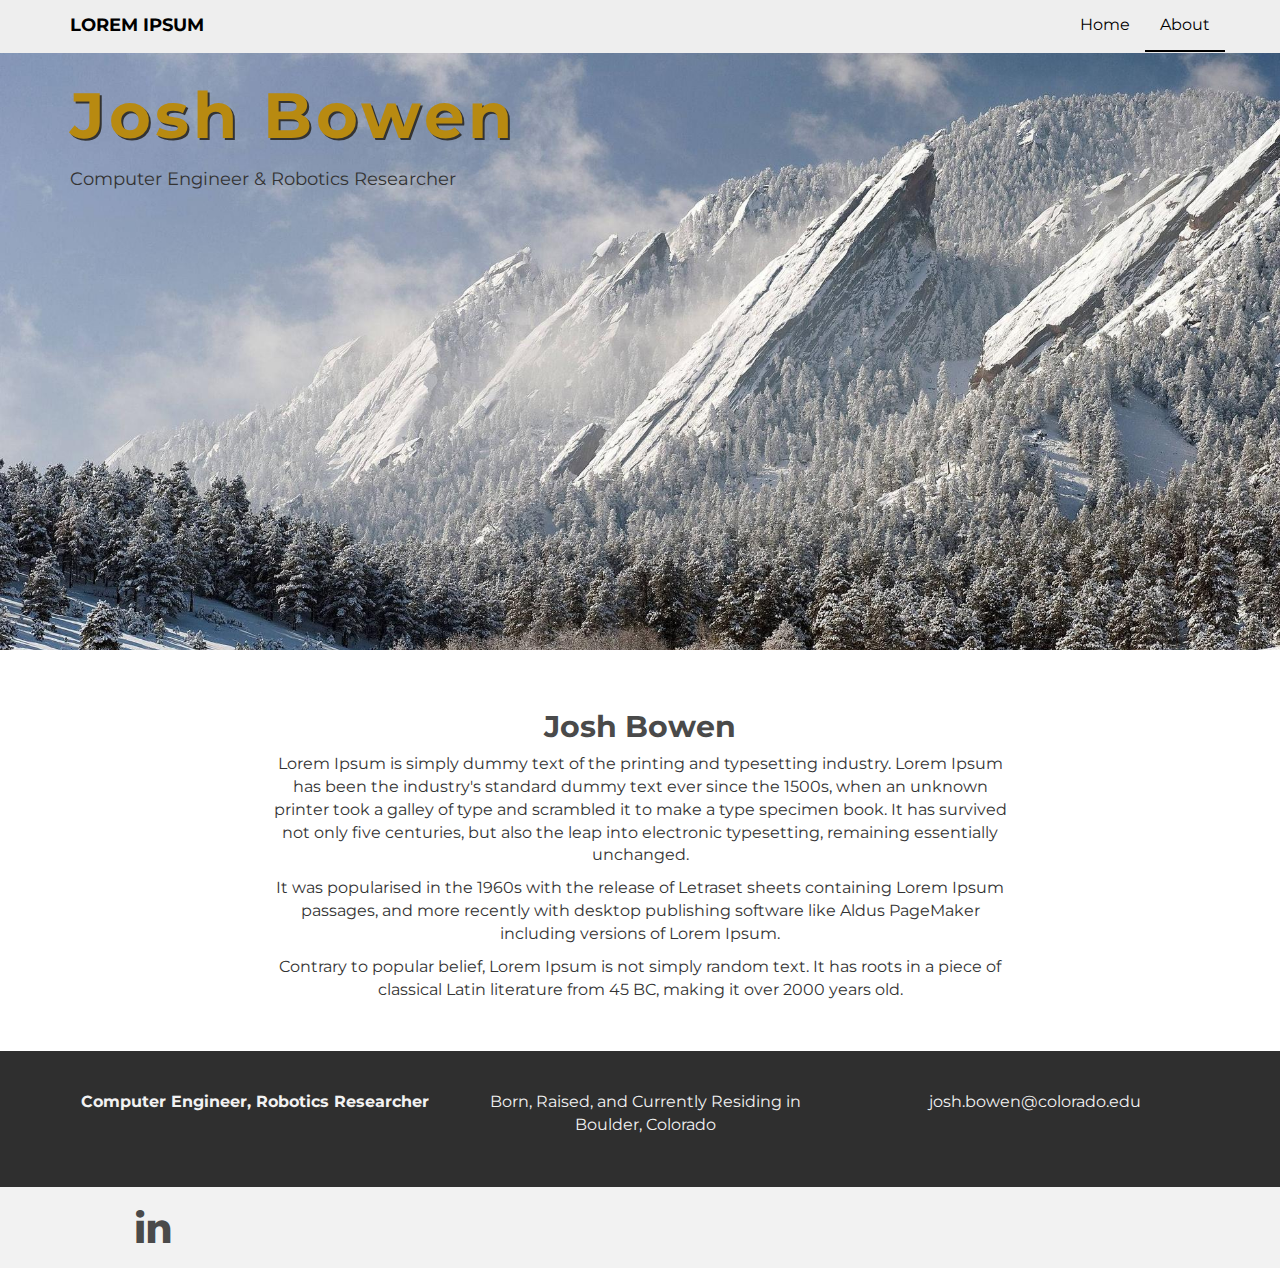
==== commit d9c7ba8e: "Changed Email" ====
--- a/about.html
+++ b/about.html
@@ -95,7 +95,7 @@
 					<p>Born, Raised, and Currently Residing in Boulder, Colorado</p>
 				</div>
 				<div class="col-lg-4">
-					<p>jish.bowen@gmail.com</p>
+					<p>josh.bowen@colorado.edu</p>
 				</div>
 			
 			</div>
@@ -108,7 +108,7 @@
 			<div class="row centered">
 			  
 				<div class="col-lg-2">
-					<a href="www.linkedin.com/in/jbowen93"><i class="fa fa-linkedin"></i></a>
+					<a href="https://www.linkedin.com/in/jbowen93"><i class="fa fa-linkedin"></i></a>
 				</div>
 		  
 			</div><! --/row -->
